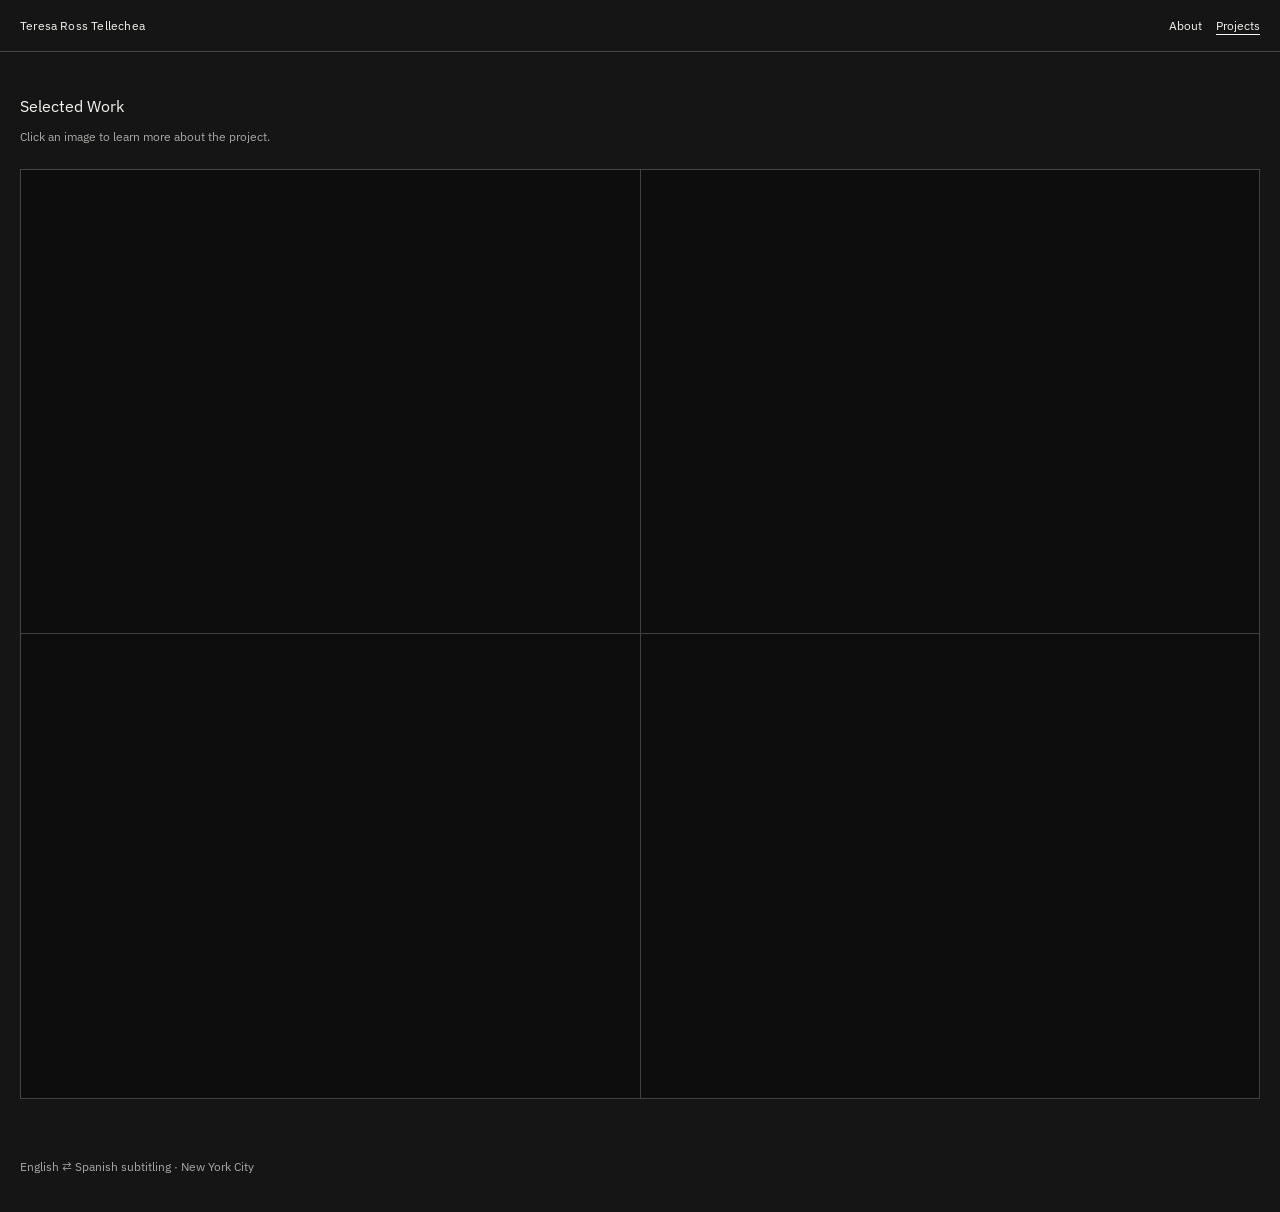
==== projects.html @ ae058c92 "Add files via upload" ====
<!DOCTYPE html>
<html lang="en">
<head>
  <meta charset="UTF-8">
  <meta name="viewport" content="width=device-width, initial-scale=1.0">
  <title>Projects — Teresa Ross Tellechea</title>
  <link rel="preconnect" href="https://fonts.googleapis.com">
  <link rel="preconnect" href="https://fonts.gstatic.com" crossorigin>
  <link href="https://fonts.googleapis.com/css2?family=IBM+Plex+Sans:ital,wght@0,300;0,400;0,500;1,400&display=swap" rel="stylesheet">
  <link rel="stylesheet" href="style.css">
</head>
<body>
  <header class="site-header">
    <a class="site-title" href="index.html">Teresa Ross Tellechea</a>
    <nav aria-label="Primary navigation">
      <a href="index.html">About</a>
      <a href="projects.html" aria-current="page">Projects</a>
    </nav>
  </header>

  <main>
    <section class="projects-intro minimal-projects-intro">
      <h1>Selected Work</h1>
      <p>Click an image to learn more about the project.</p>
      
    </section>

    <section class="project-grid" aria-label="Selected subtitle projects">

      <article class="project-card">
        <button class="project-toggle" type="button" aria-expanded="false">
          <span class="project-image project-image-1" role="img"
                aria-label="Still from a Spanish-language Laurel and Hardy short"></span>
          
          <span class="project-description">
<span class="project-title">Laurel &amp; Hardy</span>
            <span class="project-meta">Film Forum · 2026</span>
            <span class="project-role">Spanish → English · Subtitle translation and live soft-titling</span>
            <span class="project-copy">
              Prepared English subtitles for select screenings of rarely shown
              Spanish-language Laurel &amp; Hardy shorts during Film Forum's
              Laurel &amp; Hardy festival. The work included translating dialogue,
              adapting songs and period humor, preparing the subtitles for
              Subtival, and manually advancing them from the booth during projection.
            </span>
            <a class="project-link"
               href="https://filmforum.org/film/politiquerias-laurel-hardy"
               target="_blank" rel="noopener">Learn more ↗</a>
            <span class="project-close">back to image</span>
          </span>
        </button>
      </article>

      <article class="project-card">
        <button class="project-toggle" type="button" aria-expanded="false">
          <span class="project-image project-image-2" role="img"
                aria-label="Still from Ann Demeulemeester Spring Summer 2026 behind the scenes film"></span>
          
          <span class="project-description">
<span class="project-title">Ann Demeulemeester Spring / Summer 2026 BTS</span>
            <span class="project-meta">Silken Weinberg · 2026 · 8 min</span>
            <span class="project-role">English subtitles · Translation editing and timing</span>
            <span class="project-copy">
              Created English captions for a behind-the-scenes film documenting
              the development of a fashion collection. The captions were carefully
              timed and edited to support comprehension while remaining visually
              unobtrusive and aligned with the film's pacing and aesthetic.
            </span>
            <a class="project-link"
               href="https://www.youtube.com/watch?v=oNmz93XrPeE&t=122s"
               target="_blank" rel="noopener">Learn more ↗</a>
            <span class="project-close">back to image</span>
          </span>
        </button>
      </article>

      <article class="project-card">
        <button class="project-toggle" type="button" aria-expanded="false">
          <span class="project-image project-image-3" role="img"
                aria-label="Still from Outrider"></span>
          
          <span class="project-description">
<span class="project-title"><em>Outrider</em></span>
            <span class="project-meta">Alystyre Julian · 2025 · 101 min</span>
            <span class="project-role">English → Spanish · Subtitle translation and timing</span>
            <span class="project-copy">
              Created Spanish subtitles from scratch for an independent feature
              composed largely of spoken-word poetry, including translation,
              timing, line breaks, and quality control. Although an AI-generated
              draft was provided, the poetic language and non-standard dialogue
              structure required a complete rebuild. Cultural references and
              poetic phrasing were adapted while preserving tone and rhythm.
            </span>
            <a class="project-link"
               href="https://www.outriderfilm.com"
               target="_blank" rel="noopener">Learn more ↗</a>
            <span class="project-close">back to image</span>
          </span>
        </button>
      </article>

      <article class="project-card">
        <button class="project-toggle" type="button" aria-expanded="false">
          <span class="project-image project-image-4" role="img"
                aria-label="Still from A Biography of Lilith"></span>
          
          <span class="project-description">
<span class="project-title"><em>A Biography of Lilith</em></span>
            <span class="project-meta">Lynne Sachs · 1997 · 35 min</span>
            <span class="project-role">English → Spanish · Subtitle revision</span>
            <span class="project-copy">
              Revised and corrected Spanish subtitles for the film's 4K
              restoration, which screened at the Ambulante Documentary Film
              Festival in Mexico City in April 2024. The work involved refining
              translation accuracy, improving linguistic consistency, and
              adapting subtitles for clarity and readability in a festival
              exhibition context.
            </span>
            <a class="project-link"
               href="http://www.lynnesachs.com/1997/06/15/a-biography-of-lilith/"
               target="_blank" rel="noopener">Learn more ↗</a>
            <span class="project-close">back to image</span>
          </span>
        </button>
      </article>

    </section>
  </main>

  <footer>
    <p>English ⇄ Spanish subtitling · New York City</p>
  </footer>

  <script src="script.js"></script>
</body>
</html>
---- style.css ----
* { box-sizing: border-box; }
:root { --background:#151515; --panel:#171717; --panel-deep:#0d0d0d; --text:#f4f4f0; --muted:rgba(244,244,240,.66); --subtle:rgba(244,244,240,.42); --line:rgba(244,244,240,.22); }
html { scroll-behavior:smooth; }
body { margin:0; background:var(--background); color:var(--text); font-family:"IBM Plex Sans",Helvetica,Arial,sans-serif; font-size:15px; line-height:1.55; }
html,body,body * { cursor:url("images/popcorn-pixel-cursor.png") 10 10, auto; }
a { color:inherit; }
.site-header { display:flex; justify-content:space-between; align-items:center; gap:2rem; padding:1rem 1.25rem; border-bottom:1px solid var(--line); }
.site-header a { text-decoration:none; }
.site-title, nav a { font-size:.78rem; }
.site-title { letter-spacing:.015em; }
nav { display:flex; gap:.9rem; }
nav a:hover, nav a:focus-visible, nav a[aria-current="page"] { text-decoration:underline; text-underline-offset:.22rem; }
main { padding:0 1.25rem; }
.minimal-page { min-height:calc(100vh - 60px); padding:6rem 0 4rem; }
.minimal-block { max-width:580px; }
h1 { margin:0 0 2.5rem; font-size:1rem; font-weight:400; }
.minimal-block p { margin:0 0 1.25rem; }
.text-link { text-underline-offset:.2rem; }
.contact-block { margin:2.75rem 0 2rem; padding-top:1rem; border-top:1px solid var(--line); }
.contact-block h2 { margin:0 0 .6rem; font-size:.78rem; font-weight:400; }
.contact-block p { margin:0; }
.contact-block a { text-underline-offset:.2rem; }
.projects-intro { padding:2.6rem 0 1.4rem; }
.minimal-projects-intro h1 { margin-bottom:.55rem; }
.projects-intro p { margin:0; color:var(--muted); font-size:.75rem; }
.project-grid { display:grid; grid-template-columns:repeat(2,minmax(0,1fr)); border-top:1px solid var(--line); border-left:1px solid var(--line); }
.project-card { min-width:0; aspect-ratio:4/3; overflow:hidden; border-right:1px solid var(--line); border-bottom:1px solid var(--line); background:var(--panel-deep); }
.project-toggle { position:relative; display:block; width:100%; height:100%; padding:0; overflow:hidden; border:0; background:transparent; color:inherit; font:inherit; text-align:left; }
.project-image,.project-description { position:absolute; inset:0; transition:opacity 200ms ease; }
.project-image { display:block; background-position:center; background-size:cover; opacity:1; }
.project-image-1 { background-image:url("images/laurel-hardy.png"); }
.project-image-2 { background-image:url("images/ann-demeulemeester.png"); }
.project-image-3 { background-image:url("images/outrider.png"); }
.project-image-4 { background-image:url("images/lilith.png"); }
.project-toggle:hover .project-image { opacity:.9; }
.project-description { display:flex; flex-direction:column; align-items:flex-start; padding:clamp(1.35rem,3vw,2.35rem); overflow-y:auto; background:var(--panel); color:var(--text); text-align:left; opacity:0; pointer-events:none; }
.project-title { display:block; margin:0 0 .45rem; max-width:100%; font-size:clamp(1.2rem,2vw,1.55rem); font-weight:500; line-height:1.2; }
.project-title em { font-style:italic; font-weight:400; }
.project-meta { display:block; margin-bottom:.18rem; color:var(--muted); font-size:.79rem; line-height:1.45; }
.project-role { display:block; margin-bottom:1.2rem; color:var(--subtle); font-size:.79rem; line-height:1.45; }
.project-copy { display:block; max-width:38rem; font-size:clamp(.84rem,1vw,.96rem); line-height:1.68; }
.project-link { position:relative; z-index:2; display:inline-block; width:fit-content; margin-top:auto; padding-top:1.4rem; color:var(--muted); font-size:.78rem; text-decoration:none; border-bottom:1px solid transparent; }
.project-link:hover,.project-link:focus-visible { color:var(--text); border-bottom-color:currentColor; }
.project-close { display:block; margin-top:.8rem; color:var(--subtle); font-size:.7rem; }
.project-card.is-open .project-image { opacity:0; }
.project-card.is-open .project-description { opacity:1; pointer-events:auto; }
.project-toggle:focus-visible { outline:2px solid var(--text); outline-offset:-4px; }
footer { padding:3rem 1.25rem 1.5rem; color:var(--muted); font-size:.72rem; }
@media (max-width:760px) { .site-header{align-items:flex-start;flex-direction:column;gap:.5rem;padding:.9rem 1rem;} main{padding:0 1rem;} .minimal-page{min-height:auto;padding:4rem 0 3rem;} .projects-intro{padding:2.25rem 0 1.25rem;} .project-grid{grid-template-columns:1fr;} .project-card{aspect-ratio:5/4;} .project-description{padding:1.35rem;} footer{padding:2.5rem 1rem 1.25rem;} }
@media (prefers-reduced-motion:reduce) { *,*::before,*::after { scroll-behavior:auto !important; transition-duration:.01ms !important; } }
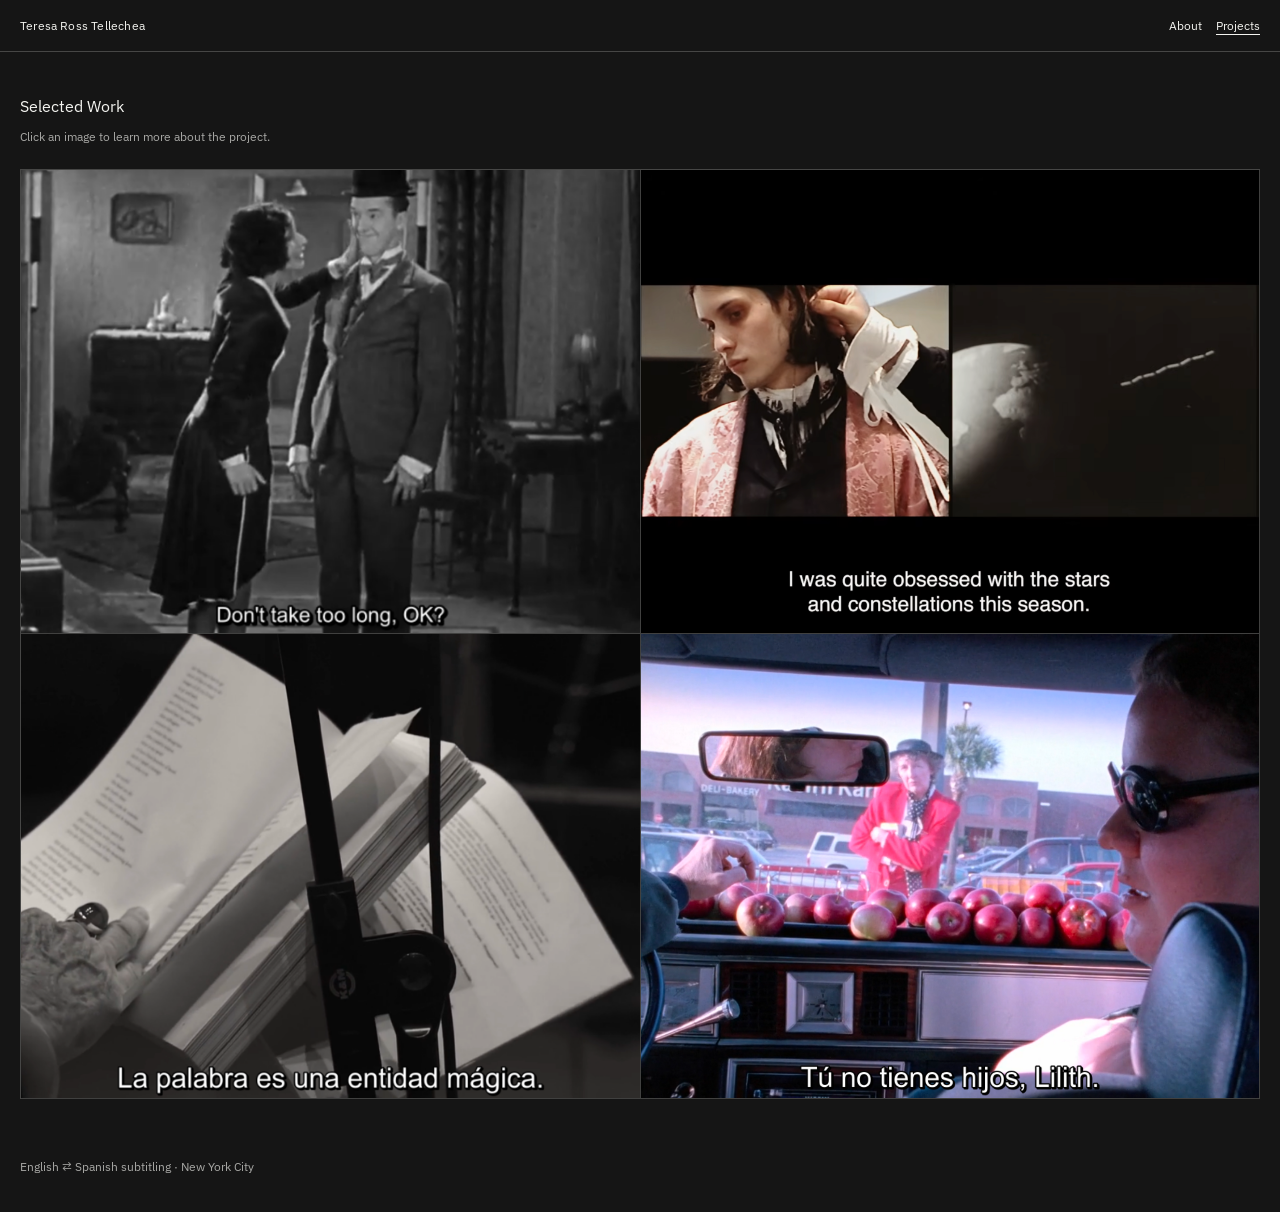
==== commit 0a460b9b: "Update projects arrow.html" ====
--- a/projects.html
+++ b/projects.html
@@ -45,7 +45,7 @@
             </span>
             <a class="project-link"
                href="https://filmforum.org/film/politiquerias-laurel-hardy"
-               target="_blank" rel="noopener">Learn more ↗</a>
+               target="_blank" rel="noopener">Learn more →</a>
             <span class="project-close">back to image</span>
           </span>
         </button>
@@ -68,7 +68,7 @@
             </span>
             <a class="project-link"
                href="https://www.youtube.com/watch?v=oNmz93XrPeE&t=122s"
-               target="_blank" rel="noopener">Learn more ↗</a>
+               target="_blank" rel="noopener">Learn more →</a>
             <span class="project-close">back to image</span>
           </span>
         </button>
@@ -93,7 +93,7 @@
             </span>
             <a class="project-link"
                href="https://www.outriderfilm.com"
-               target="_blank" rel="noopener">Learn more ↗</a>
+               target="_blank" rel="noopener">Learn more →</a>
             <span class="project-close">back to image</span>
           </span>
         </button>
@@ -118,7 +118,7 @@
             </span>
             <a class="project-link"
                href="http://www.lynnesachs.com/1997/06/15/a-biography-of-lilith/"
-               target="_blank" rel="noopener">Learn more ↗</a>
+               target="_blank" rel="noopener">Learn more →</a>
             <span class="project-close">back to image</span>
           </span>
         </button>
--- a/style.css
+++ b/style.css
@@ -1,50 +1,337 @@
 * { box-sizing: border-box; }
-:root { --background:#151515; --panel:#171717; --panel-deep:#0d0d0d; --text:#f4f4f0; --muted:rgba(244,244,240,.66); --subtle:rgba(244,244,240,.42); --line:rgba(244,244,240,.22); }
+
+:root {
+  --background:#151515;
+  --panel:#171717;
+  --panel-deep:#0d0d0d;
+  --text:#f4f4f0;
+  --muted:rgba(244,244,240,.66);
+  --subtle:rgba(244,244,240,.42);
+  --line:rgba(244,244,240,.22);
+}
+
 html { scroll-behavior:smooth; }
-body { margin:0; background:var(--background); color:var(--text); font-family:"IBM Plex Sans",Helvetica,Arial,sans-serif; font-size:15px; line-height:1.55; }
-html,body,body * { cursor:url("images/popcorn-pixel-cursor.png") 10 10, auto; }
+
+body {
+  margin:0;
+  background:var(--background);
+  color:var(--text);
+  font-family:"IBM Plex Sans",Helvetica,Arial,sans-serif;
+  font-size:15px;
+  line-height:1.55;
+}
+
+/* FIXED */
+html,
+body,
+body * {
+  cursor:url("popcorn-pixel-cursor.png") 10 10, auto;
+}
+
 a { color:inherit; }
-.site-header { display:flex; justify-content:space-between; align-items:center; gap:2rem; padding:1rem 1.25rem; border-bottom:1px solid var(--line); }
+
+.site-header {
+  display:flex;
+  justify-content:space-between;
+  align-items:center;
+  gap:2rem;
+  padding:1rem 1.25rem;
+  border-bottom:1px solid var(--line);
+}
+
 .site-header a { text-decoration:none; }
-.site-title, nav a { font-size:.78rem; }
+
+.site-title,
+nav a {
+  font-size:.78rem;
+}
+
 .site-title { letter-spacing:.015em; }
-nav { display:flex; gap:.9rem; }
-nav a:hover, nav a:focus-visible, nav a[aria-current="page"] { text-decoration:underline; text-underline-offset:.22rem; }
-main { padding:0 1.25rem; }
-.minimal-page { min-height:calc(100vh - 60px); padding:6rem 0 4rem; }
-.minimal-block { max-width:580px; }
-h1 { margin:0 0 2.5rem; font-size:1rem; font-weight:400; }
-.minimal-block p { margin:0 0 1.25rem; }
-.text-link { text-underline-offset:.2rem; }
-.contact-block { margin:2.75rem 0 2rem; padding-top:1rem; border-top:1px solid var(--line); }
-.contact-block h2 { margin:0 0 .6rem; font-size:.78rem; font-weight:400; }
-.contact-block p { margin:0; }
-.contact-block a { text-underline-offset:.2rem; }
-.projects-intro { padding:2.6rem 0 1.4rem; }
-.minimal-projects-intro h1 { margin-bottom:.55rem; }
-.projects-intro p { margin:0; color:var(--muted); font-size:.75rem; }
-.project-grid { display:grid; grid-template-columns:repeat(2,minmax(0,1fr)); border-top:1px solid var(--line); border-left:1px solid var(--line); }
-.project-card { min-width:0; aspect-ratio:4/3; overflow:hidden; border-right:1px solid var(--line); border-bottom:1px solid var(--line); background:var(--panel-deep); }
-.project-toggle { position:relative; display:block; width:100%; height:100%; padding:0; overflow:hidden; border:0; background:transparent; color:inherit; font:inherit; text-align:left; }
-.project-image,.project-description { position:absolute; inset:0; transition:opacity 200ms ease; }
-.project-image { display:block; background-position:center; background-size:cover; opacity:1; }
-.project-image-1 { background-image:url("images/laurel-hardy.png"); }
-.project-image-2 { background-image:url("images/ann-demeulemeester.png"); }
-.project-image-3 { background-image:url("images/outrider.png"); }
-.project-image-4 { background-image:url("images/lilith.png"); }
-.project-toggle:hover .project-image { opacity:.9; }
-.project-description { display:flex; flex-direction:column; align-items:flex-start; padding:clamp(1.35rem,3vw,2.35rem); overflow-y:auto; background:var(--panel); color:var(--text); text-align:left; opacity:0; pointer-events:none; }
-.project-title { display:block; margin:0 0 .45rem; max-width:100%; font-size:clamp(1.2rem,2vw,1.55rem); font-weight:500; line-height:1.2; }
-.project-title em { font-style:italic; font-weight:400; }
-.project-meta { display:block; margin-bottom:.18rem; color:var(--muted); font-size:.79rem; line-height:1.45; }
-.project-role { display:block; margin-bottom:1.2rem; color:var(--subtle); font-size:.79rem; line-height:1.45; }
-.project-copy { display:block; max-width:38rem; font-size:clamp(.84rem,1vw,.96rem); line-height:1.68; }
-.project-link { position:relative; z-index:2; display:inline-block; width:fit-content; margin-top:auto; padding-top:1.4rem; color:var(--muted); font-size:.78rem; text-decoration:none; border-bottom:1px solid transparent; }
-.project-link:hover,.project-link:focus-visible { color:var(--text); border-bottom-color:currentColor; }
-.project-close { display:block; margin-top:.8rem; color:var(--subtle); font-size:.7rem; }
-.project-card.is-open .project-image { opacity:0; }
-.project-card.is-open .project-description { opacity:1; pointer-events:auto; }
-.project-toggle:focus-visible { outline:2px solid var(--text); outline-offset:-4px; }
-footer { padding:3rem 1.25rem 1.5rem; color:var(--muted); font-size:.72rem; }
-@media (max-width:760px) { .site-header{align-items:flex-start;flex-direction:column;gap:.5rem;padding:.9rem 1rem;} main{padding:0 1rem;} .minimal-page{min-height:auto;padding:4rem 0 3rem;} .projects-intro{padding:2.25rem 0 1.25rem;} .project-grid{grid-template-columns:1fr;} .project-card{aspect-ratio:5/4;} .project-description{padding:1.35rem;} footer{padding:2.5rem 1rem 1.25rem;} }
-@media (prefers-reduced-motion:reduce) { *,*::before,*::after { scroll-behavior:auto !important; transition-duration:.01ms !important; } }
+
+nav {
+  display:flex;
+  gap:.9rem;
+}
+
+nav a:hover,
+nav a:focus-visible,
+nav a[aria-current="page"] {
+  text-decoration:underline;
+  text-underline-offset:.22rem;
+}
+
+main {
+  padding:0 1.25rem;
+}
+
+.minimal-page {
+  min-height:calc(100vh - 60px);
+  padding:6rem 0 4rem;
+}
+
+.minimal-block {
+  max-width:580px;
+}
+
+h1 {
+  margin:0 0 2.5rem;
+  font-size:1rem;
+  font-weight:400;
+}
+
+.minimal-block p {
+  margin:0 0 1.25rem;
+}
+
+.text-link {
+  text-underline-offset:.2rem;
+}
+
+.contact-block {
+  margin:2.75rem 0 2rem;
+  padding-top:1rem;
+  border-top:1px solid var(--line);
+}
+
+.contact-block h2 {
+  margin:0 0 .6rem;
+  font-size:.78rem;
+  font-weight:400;
+}
+
+.contact-block p {
+  margin:0;
+}
+
+.contact-block a {
+  text-underline-offset:.2rem;
+}
+
+.projects-intro {
+  padding:2.6rem 0 1.4rem;
+}
+
+.minimal-projects-intro h1 {
+  margin-bottom:.55rem;
+}
+
+.projects-intro p {
+  margin:0;
+  color:var(--muted);
+  font-size:.75rem;
+}
+
+.project-grid {
+  display:grid;
+  grid-template-columns:repeat(2,minmax(0,1fr));
+  border-top:1px solid var(--line);
+  border-left:1px solid var(--line);
+}
+
+.project-card {
+  min-width:0;
+  aspect-ratio:4/3;
+  overflow:hidden;
+  border-right:1px solid var(--line);
+  border-bottom:1px solid var(--line);
+  background:var(--panel-deep);
+}
+
+.project-toggle {
+  position:relative;
+  display:block;
+  width:100%;
+  height:100%;
+  padding:0;
+  overflow:hidden;
+  border:0;
+  background:transparent;
+  color:inherit;
+  font:inherit;
+  text-align:left;
+}
+
+.project-image,
+.project-description {
+  position:absolute;
+  inset:0;
+  transition:opacity 200ms ease;
+}
+
+.project-image {
+  display:block;
+  background-position:center;
+  background-size:cover;
+  opacity:1;
+}
+
+/* FIXED */
+
+.project-image-1 {
+  background-image:url("laurel-hardy.png");
+}
+
+.project-image-2 {
+  background-image:url("ann-demeulemeester.png");
+}
+
+.project-image-3 {
+  background-image:url("outrider.png");
+}
+
+.project-image-4 {
+  background-image:url("lilith.png");
+}
+
+.project-toggle:hover .project-image {
+  opacity:.9;
+}
+
+.project-description {
+  display:flex;
+  flex-direction:column;
+  align-items:flex-start;
+  padding:clamp(1.35rem,3vw,2.35rem);
+  overflow-y:auto;
+  background:var(--panel);
+  color:var(--text);
+  text-align:left;
+  opacity:0;
+  pointer-events:none;
+}
+
+.project-title {
+  display:block;
+  margin:0 0 .45rem;
+  max-width:100%;
+  font-size:clamp(1.2rem,2vw,1.55rem);
+  font-weight:500;
+  line-height:1.2;
+}
+
+.project-title em {
+  font-style:italic;
+  font-weight:400;
+}
+
+.project-meta {
+  display:block;
+  margin-bottom:.18rem;
+  color:var(--muted);
+  font-size:.79rem;
+  line-height:1.45;
+}
+
+.project-role {
+  display:block;
+  margin-bottom:1.2rem;
+  color:var(--subtle);
+  font-size:.79rem;
+  line-height:1.45;
+}
+
+.project-copy {
+  display:block;
+  max-width:38rem;
+  font-size:clamp(.84rem,1vw,.96rem);
+  line-height:1.68;
+}
+
+.project-link {
+  position:relative;
+  z-index:2;
+  display:inline-block;
+  width:fit-content;
+  margin-top:auto;
+  padding-top:1.4rem;
+  color:var(--muted);
+  font-size:.78rem;
+  text-decoration:none;
+  border-bottom:1px solid transparent;
+}
+
+.project-link:hover,
+.project-link:focus-visible {
+  color:var(--text);
+  border-bottom-color:currentColor;
+}
+
+.project-close {
+  display:block;
+  margin-top:.8rem;
+  color:var(--subtle);
+  font-size:.7rem;
+}
+
+.project-card.is-open .project-image {
+  opacity:0;
+}
+
+.project-card.is-open .project-description {
+  opacity:1;
+  pointer-events:auto;
+}
+
+.project-toggle:focus-visible {
+  outline:2px solid var(--text);
+  outline-offset:-4px;
+}
+
+footer {
+  padding:3rem 1.25rem 1.5rem;
+  color:var(--muted);
+  font-size:.72rem;
+}
+
+@media (max-width:760px) {
+
+.site-header{
+align-items:flex-start;
+flex-direction:column;
+gap:.5rem;
+padding:.9rem 1rem;
+}
+
+main{
+padding:0 1rem;
+}
+
+.minimal-page{
+min-height:auto;
+padding:4rem 0 3rem;
+}
+
+.projects-intro{
+padding:2.25rem 0 1.25rem;
+}
+
+.project-grid{
+grid-template-columns:1fr;
+}
+
+.project-card{
+aspect-ratio:5/4;
+}
+
+.project-description{
+padding:1.35rem;
+}
+
+footer{
+padding:2.5rem 1rem 1.25rem;
+}
+
+}
+
+@media (prefers-reduced-motion:reduce){
+
+*,
+*::before,
+*::after{
+
+scroll-behavior:auto !important;
+transition-duration:.01ms !important;
+
+}
+
+}
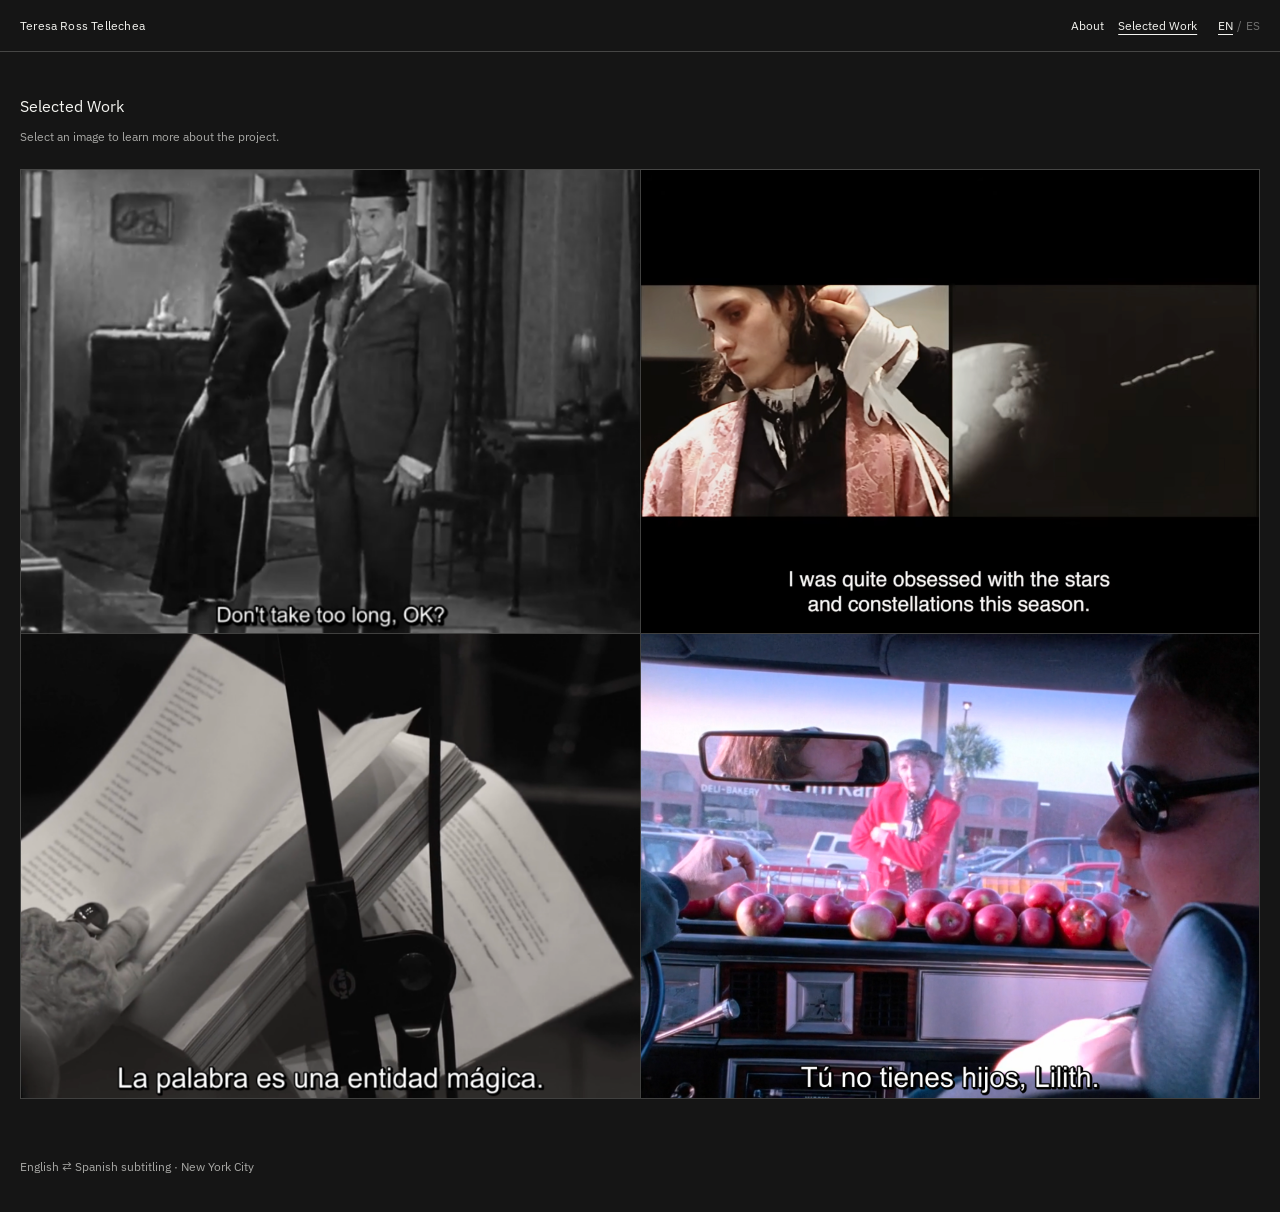
==== commit 19a773eb: "Add files via upload" ====
--- a/projects.html
+++ b/projects.html
@@ -8,20 +8,35 @@
   <link rel="preconnect" href="https://fonts.gstatic.com" crossorigin>
   <link href="https://fonts.googleapis.com/css2?family=IBM+Plex+Sans:ital,wght@0,300;0,400;0,500;1,400&display=swap" rel="stylesheet">
   <link rel="stylesheet" href="style.css">
+  <link rel="icon" type="image/x-icon" href="./favicon.ico?v=4">
+  <link rel="icon" type="image/png" sizes="32x32" href="./favicon-32x32.png">
+  <link rel="icon" type="image/png" sizes="16x16" href="./favicon-16x16.png">
+  <link rel="apple-touch-icon" href="./apple-touch-icon.png">
+  <link rel="manifest" href="./site.webmanifest">
 </head>
 <body>
   <header class="site-header">
     <a class="site-title" href="index.html">Teresa Ross Tellechea</a>
-    <nav aria-label="Primary navigation">
-      <a href="index.html">About</a>
-      <a href="projects.html" aria-current="page">Projects</a>
-    </nav>
+    <div class="header-controls">
+      <nav aria-label="Primary navigation">
+        <a href="index.html" data-i18n="navAbout">About</a>
+        <a href="projects.html" aria-current="page" data-i18n="navWork">Selected Work</a>
+      </nav>
+
+      <div class="language-switcher" aria-label="Language">
+        <button type="button" class="language-button is-active" data-language="en"
+                aria-pressed="true">EN</button>
+        <span aria-hidden="true">/</span>
+        <button type="button" class="language-button" data-language="es"
+                aria-pressed="false">ES</button>
+      </div>
+    </div>
   </header>
 
   <main>
     <section class="projects-intro minimal-projects-intro">
-      <h1>Selected Work</h1>
-      <p>Click an image to learn more about the project.</p>
+      <h1 data-i18n="workHeading">Selected Work</h1>
+      <p data-i18n="workInstruction">Select an image to learn more about the project.</p>
       
     </section>
 
@@ -33,10 +48,10 @@
                 aria-label="Still from a Spanish-language Laurel and Hardy short"></span>
           
           <span class="project-description">
-<span class="project-title">Laurel &amp; Hardy</span>
-            <span class="project-meta">Film Forum · 2026</span>
-            <span class="project-role">Spanish → English · Subtitle translation and live soft-titling</span>
-            <span class="project-copy">
+<span class="project-title" data-i18n="lhTitle">Laurel &amp; Hardy</span>
+            <span class="project-meta" data-i18n="lhMeta">Film Forum · 2026</span>
+            <span class="project-role" data-i18n="lhRole">Spanish → English · Subtitle translation and live soft-titling</span>
+            <span class="project-copy" data-i18n="lhCopy">
               Prepared English subtitles for select screenings of rarely shown
               Spanish-language Laurel &amp; Hardy shorts during Film Forum's
               Laurel &amp; Hardy festival. The work included translating dialogue,
@@ -45,8 +60,8 @@
             </span>
             <a class="project-link"
                href="https://filmforum.org/film/politiquerias-laurel-hardy"
-               target="_blank" rel="noopener">Learn more →</a>
-            <span class="project-close">back to image</span>
+               target="_blank" rel="noopener" data-i18n="learnMore">Learn more →</a>
+            <span class="project-close" data-i18n="backToImage">back to image</span>
           </span>
         </button>
       </article>
@@ -57,10 +72,10 @@
                 aria-label="Still from Ann Demeulemeester Spring Summer 2026 behind the scenes film"></span>
           
           <span class="project-description">
-<span class="project-title">Ann Demeulemeester Spring / Summer 2026 BTS</span>
-            <span class="project-meta">Silken Weinberg · 2026 · 8 min</span>
-            <span class="project-role">English subtitles · Translation editing and timing</span>
-            <span class="project-copy">
+<span class="project-title" data-i18n="annTitle">Ann Demeulemeester Spring / Summer 2026 BTS</span>
+            <span class="project-meta" data-i18n="annMeta">Silken Weinberg · 2026 · 8 min</span>
+            <span class="project-role" data-i18n="annRole">English subtitles · Translation editing and timing</span>
+            <span class="project-copy" data-i18n="annCopy">
               Created English captions for a behind-the-scenes film documenting
               the development of a fashion collection. The captions were carefully
               timed and edited to support comprehension while remaining visually
@@ -68,8 +83,8 @@
             </span>
             <a class="project-link"
                href="https://www.youtube.com/watch?v=oNmz93XrPeE&t=122s"
-               target="_blank" rel="noopener">Learn more →</a>
-            <span class="project-close">back to image</span>
+               target="_blank" rel="noopener" data-i18n="learnMore">Learn more →</a>
+            <span class="project-close" data-i18n="backToImage">back to image</span>
           </span>
         </button>
       </article>
@@ -80,10 +95,10 @@
                 aria-label="Still from Outrider"></span>
           
           <span class="project-description">
-<span class="project-title"><em>Outrider</em></span>
-            <span class="project-meta">Alystyre Julian · 2025 · 101 min</span>
-            <span class="project-role">English → Spanish · Subtitle translation and timing</span>
-            <span class="project-copy">
+<span class="project-title"><em data-i18n="outriderTitle">Outrider</em></span>
+            <span class="project-meta" data-i18n="outriderMeta">Alystyre Julian · 2025 · 101 min</span>
+            <span class="project-role" data-i18n="outriderRole">English → Spanish · Subtitle translation and timing</span>
+            <span class="project-copy" data-i18n="outriderCopy">
               Created Spanish subtitles from scratch for an independent feature
               composed largely of spoken-word poetry, including translation,
               timing, line breaks, and quality control. Although an AI-generated
@@ -93,8 +108,8 @@
             </span>
             <a class="project-link"
                href="https://www.outriderfilm.com"
-               target="_blank" rel="noopener">Learn more →</a>
-            <span class="project-close">back to image</span>
+               target="_blank" rel="noopener" data-i18n="learnMore">Learn more →</a>
+            <span class="project-close" data-i18n="backToImage">back to image</span>
           </span>
         </button>
       </article>
@@ -105,10 +120,10 @@
                 aria-label="Still from A Biography of Lilith"></span>
           
           <span class="project-description">
-<span class="project-title"><em>A Biography of Lilith</em></span>
-            <span class="project-meta">Lynne Sachs · 1997 · 35 min</span>
-            <span class="project-role">English → Spanish · Subtitle revision</span>
-            <span class="project-copy">
+<span class="project-title"><em data-i18n="lilithTitle">A Biography of Lilith</em></span>
+            <span class="project-meta" data-i18n="lilithMeta">Lynne Sachs · 1997 · 35 min</span>
+            <span class="project-role" data-i18n="lilithRole">English → Spanish · Subtitle revision</span>
+            <span class="project-copy" data-i18n="lilithCopy">
               Revised and corrected Spanish subtitles for the film's 4K
               restoration, which screened at the Ambulante Documentary Film
               Festival in Mexico City in April 2024. The work involved refining
@@ -118,8 +133,8 @@
             </span>
             <a class="project-link"
                href="http://www.lynnesachs.com/1997/06/15/a-biography-of-lilith/"
-               target="_blank" rel="noopener">Learn more →</a>
-            <span class="project-close">back to image</span>
+               target="_blank" rel="noopener" data-i18n="learnMore">Learn more →</a>
+            <span class="project-close" data-i18n="backToImage">back to image</span>
           </span>
         </button>
       </article>
@@ -128,7 +143,7 @@
   </main>
 
   <footer>
-    <p>English ⇄ Spanish subtitling · New York City</p>
+    <p><span data-i18n="footerService">English ⇄ Spanish subtitling</span> · <span data-i18n="location">New York City</span></p>
   </footer>
 
   <script src="script.js"></script>
--- a/style.css
+++ b/style.css
@@ -1,337 +1,94 @@
 * { box-sizing: border-box; }
+:root { --background:#151515; --panel:#171717; --panel-deep:#0d0d0d; --text:#f4f4f0; --muted:rgba(244,244,240,.66); --subtle:rgba(244,244,240,.42); --line:rgba(244,244,240,.22); }
+html { scroll-behavior:smooth; }
+body { margin:0; background:var(--background); color:var(--text); font-family:"IBM Plex Sans",Helvetica,Arial,sans-serif; font-size:15px; line-height:1.55; }
+html,body,body * { cursor:url("images/popcorn-pixel-cursor.png") 10 10, auto; }
+a { color:inherit; }
+.site-header { display:flex; justify-content:space-between; align-items:center; gap:2rem; padding:1rem 1.25rem; border-bottom:1px solid var(--line); }
+.site-header a { text-decoration:none; }
+.site-title, nav a { font-size:.78rem; }
+.site-title { letter-spacing:.015em; }
+nav { display:flex; gap:.9rem; }
+nav a:hover, nav a:focus-visible, nav a[aria-current="page"] { text-decoration:underline; text-underline-offset:.22rem; }
+main { padding:0 1.25rem; }
+.minimal-page { min-height:calc(100vh - 60px); padding:6rem 0 4rem; }
+.minimal-block { max-width:580px; }
+h1 { margin:0 0 2.5rem; font-size:1rem; font-weight:400; }
+.minimal-block p { margin:0 0 1.25rem; }
+.text-link { text-underline-offset:.2rem; }
+.contact-block { margin:2.75rem 0 2rem; padding-top:1rem; border-top:1px solid var(--line); }
+.contact-block h2 { margin:0 0 .6rem; font-size:.78rem; font-weight:400; }
+.contact-block p { margin:0; }
+.contact-block a { text-underline-offset:.2rem; }
+.projects-intro { padding:2.6rem 0 1.4rem; }
+.minimal-projects-intro h1 { margin-bottom:.55rem; }
+.projects-intro p { margin:0; color:var(--muted); font-size:.75rem; }
+.project-grid { display:grid; grid-template-columns:repeat(2,minmax(0,1fr)); border-top:1px solid var(--line); border-left:1px solid var(--line); }
+.project-card { min-width:0; aspect-ratio:4/3; overflow:hidden; border-right:1px solid var(--line); border-bottom:1px solid var(--line); background:var(--panel-deep); }
+.project-toggle { position:relative; display:block; width:100%; height:100%; padding:0; overflow:hidden; border:0; background:transparent; color:inherit; font:inherit; text-align:left; }
+.project-image,.project-description { position:absolute; inset:0; transition:opacity 200ms ease; }
+.project-image { display:block; background-position:center; background-size:cover; opacity:1; }
+.project-image-1 { background-image:url("images/laurel-hardy.png"); }
+.project-image-2 { background-image:url("images/ann-demeulemeester.png"); }
+.project-image-3 { background-image:url("images/outrider.png"); }
+.project-image-4 { background-image:url("images/lilith.png"); }
+.project-toggle:hover .project-image { opacity:.9; }
+.project-description { display:flex; flex-direction:column; align-items:flex-start; padding:clamp(1.35rem,3vw,2.35rem); overflow-y:auto; background:var(--panel); color:var(--text); text-align:left; opacity:0; pointer-events:none; }
+.project-title { display:block; margin:0 0 .45rem; max-width:100%; font-size:clamp(1.2rem,2vw,1.55rem); font-weight:500; line-height:1.2; }
+.project-title em { font-style:italic; font-weight:400; }
+.project-meta { display:block; margin-bottom:.18rem; color:var(--muted); font-size:.79rem; line-height:1.45; }
+.project-role { display:block; margin-bottom:1.2rem; color:var(--subtle); font-size:.79rem; line-height:1.45; }
+.project-copy { display:block; max-width:38rem; font-size:clamp(.84rem,1vw,.96rem); line-height:1.68; }
+.project-link { position:relative; z-index:2; display:inline-block; width:fit-content; margin-top:auto; padding-top:1.4rem; color:var(--muted); font-size:.78rem; text-decoration:none; border-bottom:1px solid transparent; }
+.project-link:hover,.project-link:focus-visible { color:var(--text); border-bottom-color:currentColor; }
+.project-close { display:block; margin-top:.8rem; color:var(--subtle); font-size:.7rem; }
+.project-card.is-open .project-image { opacity:0; }
+.project-card.is-open .project-description { opacity:1; pointer-events:auto; }
+.project-toggle:focus-visible { outline:2px solid var(--text); outline-offset:-4px; }
+footer { padding:3rem 1.25rem 1.5rem; color:var(--muted); font-size:.72rem; }
+@media (max-width:760px) { .site-header{align-items:flex-start;flex-direction:column;gap:.5rem;padding:.9rem 1rem;} main{padding:0 1rem;} .minimal-page{min-height:auto;padding:4rem 0 3rem;} .projects-intro{padding:2.25rem 0 1.25rem;} .project-grid{grid-template-columns:1fr;} .project-card{aspect-ratio:5/4;} .project-description{padding:1.35rem;} footer{padding:2.5rem 1rem 1.25rem;} }
+@media (prefers-reduced-motion:reduce) { *,*::before,*::after { scroll-behavior:auto !important; transition-duration:.01ms !important; } }
 
-:root {
-  --background:#151515;
-  --panel:#171717;
-  --panel-deep:#0d0d0d;
-  --text:#f4f4f0;
-  --muted:rgba(244,244,240,.66);
-  --subtle:rgba(244,244,240,.42);
-  --line:rgba(244,244,240,.22);
+
+/* ---------- Language switcher ---------- */
+
+.header-controls {
+  display: flex;
+  align-items: center;
+  gap: 1.3rem;
 }
 
-html { scroll-behavior:smooth; }
-
-body {
-  margin:0;
-  background:var(--background);
-  color:var(--text);
-  font-family:"IBM Plex Sans",Helvetica,Arial,sans-serif;
-  font-size:15px;
-  line-height:1.55;
+.language-switcher {
+  display: flex;
+  align-items: center;
+  gap: 0.25rem;
+  color: var(--subtle);
+  font-size: 0.72rem;
 }
 
-/* FIXED */
-html,
-body,
-body * {
-  cursor:url("popcorn-pixel-cursor.png") 10 10, auto;
+.language-button {
+  padding: 0;
+  border: 0;
+  background: transparent;
+  color: var(--subtle);
+  font: inherit;
 }
 
-a { color:inherit; }
-
-.site-header {
-  display:flex;
-  justify-content:space-between;
-  align-items:center;
-  gap:2rem;
-  padding:1rem 1.25rem;
-  border-bottom:1px solid var(--line);
+.language-button:hover,
+.language-button:focus-visible,
+.language-button.is-active {
+  color: var(--text);
 }
 
-.site-header a { text-decoration:none; }
-
-.site-title,
-nav a {
-  font-size:.78rem;
+.language-button.is-active {
+  text-decoration: underline;
+  text-underline-offset: 0.22rem;
 }
 
-.site-title { letter-spacing:.015em; }
-
-nav {
-  display:flex;
-  gap:.9rem;
+@media (max-width: 760px) {
+  .header-controls {
+    width: 100%;
+    justify-content: space-between;
+    gap: 1rem;
+  }
 }
-
-nav a:hover,
-nav a:focus-visible,
-nav a[aria-current="page"] {
-  text-decoration:underline;
-  text-underline-offset:.22rem;
-}
-
-main {
-  padding:0 1.25rem;
-}
-
-.minimal-page {
-  min-height:calc(100vh - 60px);
-  padding:6rem 0 4rem;
-}
-
-.minimal-block {
-  max-width:580px;
-}
-
-h1 {
-  margin:0 0 2.5rem;
-  font-size:1rem;
-  font-weight:400;
-}
-
-.minimal-block p {
-  margin:0 0 1.25rem;
-}
-
-.text-link {
-  text-underline-offset:.2rem;
-}
-
-.contact-block {
-  margin:2.75rem 0 2rem;
-  padding-top:1rem;
-  border-top:1px solid var(--line);
-}
-
-.contact-block h2 {
-  margin:0 0 .6rem;
-  font-size:.78rem;
-  font-weight:400;
-}
-
-.contact-block p {
-  margin:0;
-}
-
-.contact-block a {
-  text-underline-offset:.2rem;
-}
-
-.projects-intro {
-  padding:2.6rem 0 1.4rem;
-}
-
-.minimal-projects-intro h1 {
-  margin-bottom:.55rem;
-}
-
-.projects-intro p {
-  margin:0;
-  color:var(--muted);
-  font-size:.75rem;
-}
-
-.project-grid {
-  display:grid;
-  grid-template-columns:repeat(2,minmax(0,1fr));
-  border-top:1px solid var(--line);
-  border-left:1px solid var(--line);
-}
-
-.project-card {
-  min-width:0;
-  aspect-ratio:4/3;
-  overflow:hidden;
-  border-right:1px solid var(--line);
-  border-bottom:1px solid var(--line);
-  background:var(--panel-deep);
-}
-
-.project-toggle {
-  position:relative;
-  display:block;
-  width:100%;
-  height:100%;
-  padding:0;
-  overflow:hidden;
-  border:0;
-  background:transparent;
-  color:inherit;
-  font:inherit;
-  text-align:left;
-}
-
-.project-image,
-.project-description {
-  position:absolute;
-  inset:0;
-  transition:opacity 200ms ease;
-}
-
-.project-image {
-  display:block;
-  background-position:center;
-  background-size:cover;
-  opacity:1;
-}
-
-/* FIXED */
-
-.project-image-1 {
-  background-image:url("laurel-hardy.png");
-}
-
-.project-image-2 {
-  background-image:url("ann-demeulemeester.png");
-}
-
-.project-image-3 {
-  background-image:url("outrider.png");
-}
-
-.project-image-4 {
-  background-image:url("lilith.png");
-}
-
-.project-toggle:hover .project-image {
-  opacity:.9;
-}
-
-.project-description {
-  display:flex;
-  flex-direction:column;
-  align-items:flex-start;
-  padding:clamp(1.35rem,3vw,2.35rem);
-  overflow-y:auto;
-  background:var(--panel);
-  color:var(--text);
-  text-align:left;
-  opacity:0;
-  pointer-events:none;
-}
-
-.project-title {
-  display:block;
-  margin:0 0 .45rem;
-  max-width:100%;
-  font-size:clamp(1.2rem,2vw,1.55rem);
-  font-weight:500;
-  line-height:1.2;
-}
-
-.project-title em {
-  font-style:italic;
-  font-weight:400;
-}
-
-.project-meta {
-  display:block;
-  margin-bottom:.18rem;
-  color:var(--muted);
-  font-size:.79rem;
-  line-height:1.45;
-}
-
-.project-role {
-  display:block;
-  margin-bottom:1.2rem;
-  color:var(--subtle);
-  font-size:.79rem;
-  line-height:1.45;
-}
-
-.project-copy {
-  display:block;
-  max-width:38rem;
-  font-size:clamp(.84rem,1vw,.96rem);
-  line-height:1.68;
-}
-
-.project-link {
-  position:relative;
-  z-index:2;
-  display:inline-block;
-  width:fit-content;
-  margin-top:auto;
-  padding-top:1.4rem;
-  color:var(--muted);
-  font-size:.78rem;
-  text-decoration:none;
-  border-bottom:1px solid transparent;
-}
-
-.project-link:hover,
-.project-link:focus-visible {
-  color:var(--text);
-  border-bottom-color:currentColor;
-}
-
-.project-close {
-  display:block;
-  margin-top:.8rem;
-  color:var(--subtle);
-  font-size:.7rem;
-}
-
-.project-card.is-open .project-image {
-  opacity:0;
-}
-
-.project-card.is-open .project-description {
-  opacity:1;
-  pointer-events:auto;
-}
-
-.project-toggle:focus-visible {
-  outline:2px solid var(--text);
-  outline-offset:-4px;
-}
-
-footer {
-  padding:3rem 1.25rem 1.5rem;
-  color:var(--muted);
-  font-size:.72rem;
-}
-
-@media (max-width:760px) {
-
-.site-header{
-align-items:flex-start;
-flex-direction:column;
-gap:.5rem;
-padding:.9rem 1rem;
-}
-
-main{
-padding:0 1rem;
-}
-
-.minimal-page{
-min-height:auto;
-padding:4rem 0 3rem;
-}
-
-.projects-intro{
-padding:2.25rem 0 1.25rem;
-}
-
-.project-grid{
-grid-template-columns:1fr;
-}
-
-.project-card{
-aspect-ratio:5/4;
-}
-
-.project-description{
-padding:1.35rem;
-}
-
-footer{
-padding:2.5rem 1rem 1.25rem;
-}
-
-}
-
-@media (prefers-reduced-motion:reduce){
-
-*,
-*::before,
-*::after{
-
-scroll-behavior:auto !important;
-transition-duration:.01ms !important;
-
-}
-
-}
